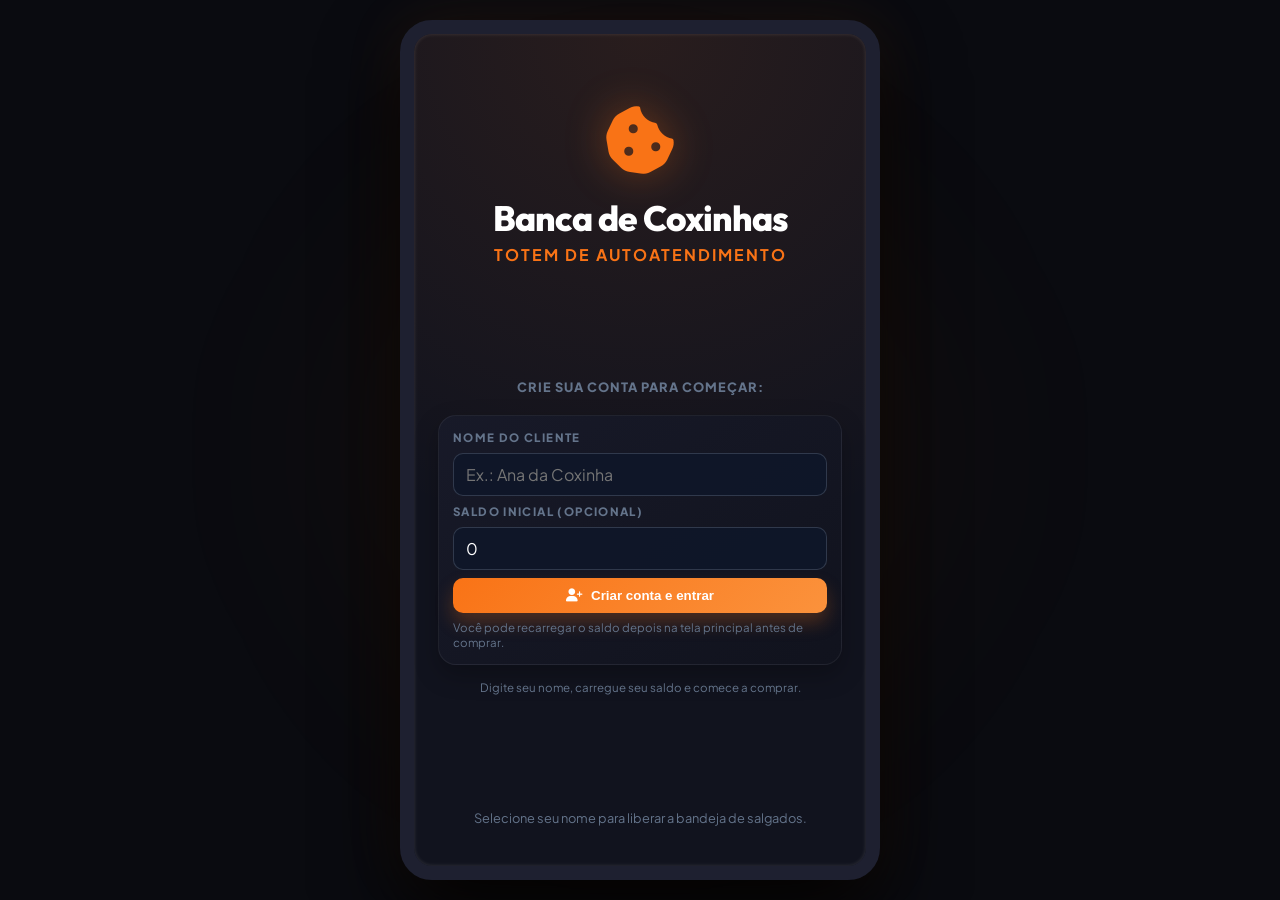
==== src/main/resources/static/index.html @ 480f500a "first commit" ====
<!DOCTYPE html>
<html lang="pt-BR">
<head>
    <meta charset="UTF-8">
    <meta name="viewport" content="width=device-width, initial-scale=1.0, maximum-scale=1.0, user-scalable=no">
    <title>Totem de Autoatendimento - Nota por Coxinha</title>
    <!-- Google Fonts -->
    <link rel="preconnect" href="https://fonts.googleapis.com">
    <link rel="preconnect" href="https://fonts.gstatic.com" crossorigin>
    <link href="https://fonts.googleapis.com/css2?family=Outfit:wght@400;600;700;800&family=Plus+Jakarta+Sans:wght@400;600;700;800&display=swap" rel="stylesheet">
    <!-- FontAwesome for Icons -->
    <link rel="stylesheet" href="https://cdnjs.cloudflare.com/ajax/libs/font-awesome/6.4.0/css/all.min.css">
    <!-- Custom Style Sheet -->
    <link rel="stylesheet" href="style.css">
</head>
<body>
    <!-- Background Ambient glow -->
    <div class="kiosk-ambient-glow"></div>

    <!-- MAIN KIOSK TERMINAL (TOTEM) -->
    <div class="kiosk-terminal">
        
        <!-- SCREEN 1: WELCOME & PROFILE LOGIN -->
        <div id="screen-welcome" class="kiosk-screen active">
            <div class="welcome-header">
                <i class="fa-solid fa-cookie-bite welcome-logo"></i>
                <h1>Banca de Coxinhas</h1>
                <p>Totem de Autoatendimento</p>
            </div>
            
            <div class="welcome-body">
                <p class="section-title">CRIE SUA CONTA PARA COMEÇAR:</p>
                <div class="welcome-card register-card">
                    <label for="cliente-nome">Nome do cliente</label>
                    <input id="cliente-nome" type="text" class="welcome-input" placeholder="Ex.: Ana da Coxinha" autocomplete="off">

                    <label for="cliente-saldo-inicial">Saldo inicial (opcional)</label>
                    <input id="cliente-saldo-inicial" type="number" min="0" step="0.01" class="welcome-input" value="0">

                    <button id="btn-cadastrar-cliente" class="btn-primary" onclick="cadastrarCliente()">
                        <i class="fa-solid fa-user-plus"></i> Criar conta e entrar
                    </button>
                    <p class="helper-text">Você pode recarregar o saldo depois na tela principal antes de comprar.</p>
                </div>

                <p class="helper-text">Digite seu nome, carregue seu saldo e comece a comprar.</p>
            </div>
            
            <div class="welcome-footer">
                <p>Selecione seu nome para liberar a bandeja de salgados.</p>
            </div>
        </div>

        <!-- SCREEN 2: MAIN MENU & CHECKOUT -->
        <div id="screen-menu" class="kiosk-screen">
            <!-- Totem Top Bar -->
            <header class="totem-topbar">
                <div class="totem-user">
                    <i class="fa-solid fa-user-circle avatar-icon"></i>
                    <div class="totem-user-info">
                        <span id="totem-client-name">Carregando...</span>
                        <span class="user-badge">Cliente Identificado</span>
                    </div>
                </div>
                <div class="topbar-actions">
                    <span id="api-status-chip" class="api-status-chip"><i class="fa-solid fa-wifi"></i> API conectando...</span>
                    <span class="mini-badge">Tempo real</span>
                    <button class="btn-logout" onclick="logoutCliente()">
                        <i class="fa-solid fa-right-from-bracket"></i> Sair
                    </button>
                </div>
            </header>

            <!-- Active Balance Widget -->
            <div class="totem-balance-card">
                <div class="balance-details">
                    <span class="balance-title">SEU CRÉDITO DISPONÍVEL</span>
                    <div class="balance-value">
                        <span class="currency">R$</span>
                        <span id="totem-client-balance">0,00</span>
                    </div>
                </div>
                <button class="btn-insert-cash" onclick="abrirRecargaModal()">
                    <i class="fa-solid fa-wallet"></i> Inserir Notas
                </button>
            </div>

            <!-- Scrollable Order Menu -->
            <div class="totem-menu-container">
                <div class="menu-tabs">
                    <button class="menu-tab-btn active" onclick="switchKioskSection('menu')">
                        <i class="fa-solid fa-utensils"></i> Cardápio
                    </button>
                    <button class="menu-tab-btn" onclick="switchKioskSection('history')">
                        <i class="fa-solid fa-receipt"></i> Meus Pedidos
                    </button>
                    <button class="menu-tab-btn" onclick="switchKioskSection('audit')">
                        <i class="fa-solid fa-chart-line"></i> Auditoria
                    </button>
                </div>

                <!-- SECTION A: CARDAPIO (VITRINE) -->
                <div id="kiosk-section-menu" class="kiosk-section active">
                    <div class="strategy-selector-kiosk">
                        <span>Estratégia de Preço:</span>
                        <select id="select-strategy" class="select-premium" onchange="carregarCardapio()">
                            <option value="REGULAR">Preço Normal (Regular)</option>
                            <option value="HAPPY_HOUR">Happy Hour (10% OFF)</option>
                        </select>
                    </div>

                    <div id="coxinhas-list" class="coxinhas-list-kiosk">
                        <!-- Cards das coxinhas dinâmicas -->
                    </div>
                </div>

                <!-- SECTION B: HISTÓRICO DE PEDIDOS ATIVOS (PARA ESTORNO) -->
                <div id="kiosk-section-history" class="kiosk-section">
                    <div class="section-title-wrapper">
                        <h3>Pedidos Efetuados</h3>
                        <p>Toque em "Estornar" para desfazer a operação</p>
                    </div>
                    <div id="historico-pedidos-list" class="kiosk-orders-list">
                        <!-- Pedidos do cliente -->
                    </div>
                    <div id="empty-history" class="empty-state">
                        <i class="fa-solid fa-receipt"></i>
                        <p>Nenhum pedido efetuado por você ainda.</p>
                    </div>
                </div>

                <!-- SECTION C: AUDITORIA GERAL (PARA O PROFESSOR) -->
                <div id="kiosk-section-audit" class="kiosk-section">
                    <div class="audit-subtabs">
                        <button id="subtab-financeiro" class="audit-subtab-btn active" onclick="switchAuditSubtab('financeiro')">
                            Lançamentos Financeiros
                        </button>
                        <button id="subtab-estoque" class="audit-subtab-btn" onclick="switchAuditSubtab('estoque')">
                            Movimentação de Estoque
                        </button>
                    </div>
                    
                    <div id="kiosk-audit-financeiro" class="audit-timeline active">
                        <!-- Timeline financeira -->
                    </div>
                    <div id="kiosk-audit-estoque" class="audit-timeline">
                        <!-- Timeline de estoque -->
                    </div>
                </div>

            </div>
        </div>

    </div>

    <!-- INSERT NOTES MODAL (SELF-SERVICE BILL ACCEPTOR SIMULATOR) -->
    <div id="recarga-modal" class="modal">
        <div class="modal-content glassmorphism">
            <div class="modal-header">
                <h2>Aceitador de Cédulas</h2>
                <span class="close-btn" onclick="fecharRecargaModal()">&times;</span>
            </div>
            <div class="modal-body">
                <p class="modal-instruction">Insira notas físicas no caixa eletrônico para converter em saldo:</p>
                <div class="notes-grid">
                    <button class="note-btn note-2" onclick="inserirNota(2)">R$ 2</button>
                    <button class="note-btn note-5" onclick="inserirNota(5)">R$ 5</button>
                    <button class="note-btn note-10" onclick="inserirNota(10)">R$ 10</button>
                    <button class="note-btn note-20" onclick="inserirNota(20)">R$ 20</button>
                    <button class="note-btn note-50" onclick="inserirNota(50)">R$ 50</button>
                    <button class="note-btn note-100" onclick="inserirNota(100)">R$ 100</button>
                    <button class="note-btn note-200" onclick="inserirNota(200)">R$ 200</button>
                </div>
            </div>
            <div class="modal-footer">
                <p><i class="fa-solid fa-circle-info"></i> O sistema simula a transação e atualiza o saldo na hora.</p>
            </div>
        </div>
    </div>

    <!-- TOAST NOTIFICATIONS -->
    <div id="toast" class="toast"></div>

    <script src="app.js"></script>
</body>
</html>
---- src/main/resources/static/style.css ----
/* ESTILOS GERAIS */
:root {
    --bg-kiosk: #0a0b10;
    --bg-screen: #11131e;
    --bg-card: #181a29;
    --bg-card-hover: #1f2238;
    --border-color: rgba(255, 255, 255, 0.06);
    
    --text-main: #f8fafc;
    --text-sub: #64748b;
    --text-muted: #475569;
    
    --color-orange: #f97316; /* Amber/Coxinha */
    --color-orange-glow: rgba(249, 115, 22, 0.35);
    --color-green: #10b981; /* Dinheiro/Saldo */
    --color-green-glow: rgba(16, 185, 129, 0.3);
    --color-red: #ef4444; /* Estorno/Cancelar */
    --color-red-glow: rgba(239, 68, 68, 0.35);
    --color-blue: #3b82f6; /* Auditoria */
    
    --font-primary: 'Plus Jakarta Sans', -apple-system, sans-serif;
    --font-display: 'Outfit', -apple-system, sans-serif;
    --transition: all 0.25s cubic-bezier(0.4, 0, 0.2, 1);
}

* {
    margin: 0;
    padding: 0;
    box-sizing: border-box;
    user-select: none;
    -webkit-tap-highlight-color: transparent;
}

body {
    background-color: var(--bg-kiosk);
    color: var(--text-main);
    font-family: var(--font-primary);
    min-height: 100vh;
    display: flex;
    justify-content: center;
    align-items: center;
    overflow: hidden;
    position: relative;
}

/* Ambient glow para simular iluminação de totem */
.kiosk-ambient-glow {
    position: absolute;
    width: 800px;
    height: 800px;
    border-radius: 50%;
    background: radial-gradient(circle, rgba(249, 115, 22, 0.08) 0%, transparent 70%);
    top: 50%;
    left: 50%;
    transform: translate(-50%, -50%);
    z-index: -1;
    filter: blur(80px);
}

/* TOTEM DE AUTOATENDIMENTO (MOCKUP FÍSICO) */
.kiosk-terminal {
    width: 480px;
    height: 860px;
    border-radius: 32px;
    border: 14px solid #1e2030; /* Moldura do totem */
    background-color: var(--bg-screen);
    position: relative;
    box-shadow: 0 35px 80px rgba(0, 0, 0, 0.95), 
                0 0 60px rgba(249, 115, 22, 0.1),
                inset 0 0 4px rgba(255, 255, 255, 0.15);
    overflow: hidden;
    display: flex;
    flex-direction: column;
    z-index: 10;
}

/* Telas do Totem */
.kiosk-screen {
    display: none;
    flex-direction: column;
    width: 100%;
    height: 100%;
    overflow: hidden;
}
.kiosk-screen.active {
    display: flex;
}

/* 1. SCREEN DE BOAS VINDAS (WELCOME) */
#welcome-clients-list {
    max-height: 270px;
    overflow-y: auto;
}

.welcome-card {
    background: linear-gradient(145deg, rgba(24, 26, 41, 0.98), rgba(17, 19, 30, 0.98));
    border: 1px solid var(--border-color);
    border-radius: 18px;
    padding: 14px;
    box-shadow: 0 10px 24px rgba(0, 0, 0, 0.25);
    display: flex;
    flex-direction: column;
    gap: 8px;
    text-align: left;
}

.welcome-card label {
    font-size: 0.72rem;
    text-transform: uppercase;
    letter-spacing: 0.12em;
    color: var(--text-sub);
    font-weight: 800;
}

.welcome-input {
    width: 100%;
    border: 1px solid rgba(148, 163, 184, 0.25);
    background: rgba(15, 23, 42, 0.9);
    color: #fff;
    border-radius: 10px;
    padding: 10px 12px;
    font: inherit;
}

.btn-primary {
    display: inline-flex;
    align-items: center;
    justify-content: center;
    gap: 8px;
    border: none;
    border-radius: 10px;
    background: linear-gradient(135deg, #f97316, #fb923c);
    color: #fff;
    padding: 10px 12px;
    font-weight: 800;
    cursor: pointer;
    box-shadow: 0 10px 18px rgba(249, 115, 22, 0.25);
}

.helper-text {
    color: var(--text-sub);
    font-size: 0.72rem;
    line-height: 1.25;
}

.divider-line {
    color: var(--text-sub);
    font-size: 0.72rem;
    text-transform: uppercase;
    letter-spacing: 0.18em;
}

#screen-welcome {
    justify-content: space-between;
    padding: 40px 24px;
    text-align: center;
    background: radial-gradient(circle at top, rgba(249, 115, 22, 0.1) 0%, transparent 60%);
}
.welcome-header {
    margin-top: 30px;
}
.welcome-logo {
    font-size: 4.5rem;
    color: var(--color-orange);
    filter: drop-shadow(0 0 20px var(--color-orange-glow));
    margin-bottom: 20px;
    animation: pulseLogo 3s infinite alternate;
}
.welcome-header h1 {
    font-family: var(--font-display);
    font-size: 2.2rem;
    font-weight: 800;
    color: #fff;
    letter-spacing: -1px;
}
.welcome-header p {
    font-size: 1rem;
    color: var(--color-orange);
    font-weight: 700;
    letter-spacing: 2px;
    text-transform: uppercase;
    margin-top: 4px;
}
.welcome-body {
    flex: 1;
    display: flex;
    flex-direction: column;
    justify-content: center;
    gap: 16px;
    margin: 40px 0;
}
.section-title {
    font-size: 0.8rem;
    font-weight: 800;
    color: var(--text-sub);
    letter-spacing: 1px;
    margin-bottom: 4px;
}
.welcome-clients {
    display: flex;
    flex-direction: column;
    gap: 12px;
}
.btn-client-select {
    background-color: var(--bg-card);
    border: 1px solid var(--border-color);
    padding: 22px;
    border-radius: 16px;
    color: #fff;
    font-family: var(--font-primary);
    font-size: 1.1rem;
    font-weight: 700;
    cursor: pointer;
    display: flex;
    align-items: center;
    justify-content: space-between;
    box-shadow: 0 4px 10px rgba(0, 0, 0, 0.2);
    transition: var(--transition);
}
.btn-client-select i {
    color: var(--color-orange);
    font-size: 1.25rem;
    transition: var(--transition);
}
.btn-client-select:active {
    transform: scale(0.96);
    background-color: var(--bg-card-hover);
    border-color: var(--color-orange);
}
.btn-client-select:active i {
    transform: translateX(4px);
}
.welcome-footer {
    color: var(--text-sub);
    font-size: 0.8rem;
}

/* 2. MENU PRINCIPAL (SCREEN MENU) */
.topbar-actions {
    display: flex;
    align-items: center;
    gap: 10px;
}

.api-status-chip {
    display: inline-flex;
    align-items: center;
    gap: 6px;
    border-radius: 999px;
    border: 1px solid rgba(148, 163, 184, 0.35);
    padding: 6px 10px;
    font-size: 0.68rem;
    font-weight: 700;
    color: #dbeafe;
    background: rgba(15, 23, 42, 0.9);
}
.api-status-chip.offline {
    color: #fecaca;
    border-color: rgba(248, 113, 113, 0.35);
    background: rgba(127, 29, 29, 0.25);
}

.mini-badge {
    display: inline-flex;
    align-items: center;
    gap: 6px;
    border: 1px solid rgba(148, 163, 184, 0.2);
    border-radius: 999px;
    padding: 4px 8px;
    color: #cbd5e1;
    font-size: 0.62rem;
    font-weight: 700;
    text-transform: uppercase;
    letter-spacing: 0.12em;
    background: rgba(15, 23, 42, 0.85);
}
    justify-content: space-between;
    align-items: center;
    background: rgba(0,0,0,0.1);
}
.totem-user {
    display: flex;
    align-items: center;
    gap: 10px;
}
.avatar-icon {
    font-size: 2.2rem;
    color: var(--color-orange);
}
.totem-user-info {
    display: flex;
    flex-direction: column;
}
.totem-user-info span:first-child {
    font-weight: 700;
    font-size: 1rem;
    color: #fff;
}
.user-badge {
    font-size: 0.65rem;
    font-weight: 700;
    color: var(--color-orange);
    text-transform: uppercase;
}
.btn-logout {
    background: transparent;
    border: 1px solid var(--border-color);
    color: var(--text-sub);
    padding: 6px 12px;
    border-radius: 8px;
    cursor: pointer;
    font-size: 0.75rem;
    font-weight: 700;
    display: flex;
    align-items: center;
    gap: 6px;
    transition: var(--transition);
}
.btn-logout:active {
    background: rgba(239, 68, 68, 0.1);
    color: var(--color-red);
    border-color: var(--color-red);
}

/* CARTÃO DE SALDO (DESTACADO) */
.totem-balance-card {
    background: linear-gradient(135deg, #181a29 0%, #1e1b4b 100%);
    margin: 16px;
    border-radius: 16px;
    padding: 16px;
    display: flex;
    justify-content: space-between;
    align-items: center;
    border: 1px solid var(--border-color);
    box-shadow: 0 8px 20px rgba(0,0,0,0.3);
}
.balance-details {
    display: flex;
    flex-direction: column;
}
.balance-title {
    font-size: 0.65rem;
    font-weight: 800;
    color: var(--text-sub);
    letter-spacing: 0.5px;
}
.balance-value {
    font-family: var(--font-display);
    font-size: 1.8rem;
    font-weight: 800;
    color: var(--color-green);
    filter: drop-shadow(0 0 10px var(--color-green-glow));
    margin-top: 2px;
}
.balance-value .currency {
    font-size: 0.95rem;
    margin-right: 2px;
    vertical-align: super;
}
.btn-insert-cash {
    background: var(--color-green);
    color: #fff;
    border: none;
    padding: 12px 16px;
    border-radius: 10px;
    font-weight: 700;
    font-size: 0.8rem;
    cursor: pointer;
    box-shadow: 0 4px 12px var(--color-green-glow);
    display: flex;
    align-items: center;
    gap: 6px;
    transition: var(--transition);
}
.btn-insert-cash:active {
    transform: scale(0.96);
    background: #059669;
}

/* CONTAINER DO MENU COM TABS */
.totem-menu-container {
    flex: 1;
    display: flex;
    flex-direction: column;
    overflow: hidden;
}
.menu-tabs {
    display: grid;
    grid-template-columns: 1fr 1fr 1fr;
    border-bottom: 1px solid var(--border-color);
    background: rgba(0,0,0,0.15);
}
.menu-tab-btn {
    background: transparent;
    border: none;
    color: var(--text-sub);
    padding: 14px;
    cursor: pointer;
    font-weight: 700;
    font-size: 0.85rem;
    display: flex;
    align-items: center;
    justify-content: center;
    gap: 6px;
    transition: var(--transition);
    border-bottom: 3px solid transparent;
}
.menu-tab-btn.active {
    color: var(--color-orange);
    border-bottom-color: var(--color-orange);
    background: rgba(249, 115, 22, 0.03);
}

/* SECTIONS */
.kiosk-section {
    display: none;
    flex-direction: column;
    flex: 1;
    overflow-y: auto;
    padding: 16px;
}
.kiosk-section.active {
    display: flex;
}

/* Vitrine de Preços */
.strategy-selector-kiosk {
    display: flex;
    justify-content: space-between;
    align-items: center;
    background: rgba(255,255,255,0.02);
    padding: 10px 14px;
    border-radius: 10px;
    border: 1px solid var(--border-color);
    margin-bottom: 14px;
    font-size: 0.8rem;
    font-weight: 700;
}
.select-premium {
    background: #181a29;
    border: 1px solid var(--border-color);
    color: #fff;
    padding: 4px 8px;
    border-radius: 6px;
    font-family: var(--font-primary);
    font-weight: 700;
    outline: none;
    cursor: pointer;
}

/* LISTA DE SALGADOS (TOTEM CARDS) */
.coxinhas-list-kiosk {
    display: flex;
    flex-direction: column;
    gap: 12px;
}
.coxinha-totem-card {
    background-color: var(--bg-card);
    border: 1px solid var(--border-color);
    border-radius: 16px;
    padding: 16px;
    display: flex;
    align-items: center;
    justify-content: space-between;
    transition: var(--transition);
}
.coxinha-card-left {
    display: flex;
    align-items: center;
    gap: 12px;
}
.coxinha-img-circle {
    width: 50px;
    height: 50px;
    border-radius: 12px;
    background: rgba(249, 115, 22, 0.1);
    border: 1px solid rgba(249, 115, 22, 0.2);
    display: flex;
    align-items: center;
    justify-content: center;
    position: relative;
}
.coxinha-img-circle i {
    font-size: 1.4rem;
    color: var(--color-orange);
}
.totem-stock-badge {
    position: absolute;
    top: -6px;
    right: -6px;
    font-size: 0.55rem;
    font-weight: 800;
    padding: 2px 5px;
    border-radius: 5px;
    background: #0f172a;
    color: var(--text-sub);
    border: 1px solid var(--border-color);
}
.totem-stock-badge.low {
    background: var(--color-red-glow);
    color: var(--color-red);
    border-color: rgba(239, 68, 68, 0.25);
}
.coxinha-card-details h3 {
    font-size: 0.95rem;
    font-weight: 700;
    color: #fff;
    text-transform: capitalize;
}
.coxinha-card-details .price {
    font-family: var(--font-display);
    font-size: 1.15rem;
    font-weight: 800;
    color: #fff;
    margin-top: 2px;
}
.coxinha-card-right {
    display: flex;
    align-items: center;
    gap: 8px;
}
.quantity-control {
    display: flex;
    align-items: center;
    background: rgba(0,0,0,0.2);
    border-radius: 8px;
    border: 1px solid var(--border-color);
    padding: 3px;
}
.qty-input {
    width: 30px;
    text-align: center;
    background: transparent;
    border: none;
    color: #fff;
    font-weight: 700;
    font-size: 0.85rem;
    outline: none;
}
.btn-qty {
    background: transparent;
    border: none;
    color: var(--text-sub);
    width: 26px;
    height: 26px;
    display: flex;
    align-items: center;
    justify-content: center;
    font-size: 0.8rem;
    cursor: pointer;
    border-radius: 6px;
    transition: var(--transition);
}
.btn-qty:active {
    background: rgba(255,255,255,0.05);
    color: #fff;
}
.btn-buy-totem {
    background: var(--color-orange);
    color: #fff;
    border: none;
    width: 38px;
    height: 38px;
    border-radius: 8px;
    display: flex;
    align-items: center;
    justify-content: center;
    cursor: pointer;
    box-shadow: 0 4px 10px var(--color-orange-glow);
    transition: var(--transition);
}
.btn-buy-totem:active {
    transform: scale(0.92);
    background: #ea580c;
}
.btn-buy-totem:disabled {
    background: rgba(255,255,255,0.04);
    color: var(--text-muted);
    box-shadow: none;
    cursor: not-allowed;
}

/* HISTORICO DE PEDIDOS (AUTO-CAIXA LIST) */
.section-title-wrapper {
    margin-bottom: 12px;
}
.section-title-wrapper h3 {
    font-size: 1rem;
    font-weight: 700;
    color: #fff;
}
.section-title-wrapper p {
    font-size: 0.72rem;
    color: var(--text-sub);
}
.kiosk-orders-list {
    display: flex;
    flex-direction: column;
    gap: 10px;
}
.kiosk-order-card {
    background: var(--bg-card);
    border: 1px solid var(--border-color);
    padding: 12px;
    border-radius: 12px;
    display: flex;
    justify-content: space-between;
    align-items: center;
}
.kiosk-order-info {
    display: flex;
    flex-direction: column;
    gap: 2px;
}
.kiosk-order-title {
    font-weight: 700;
    font-size: 0.85rem;
    color: #fff;
}
.kiosk-order-meta {
    font-size: 0.68rem;
    color: var(--text-sub);
}
.kiosk-order-right {
    display: flex;
    flex-direction: column;
    align-items: flex-end;
    gap: 6px;
}
.kiosk-order-value {
    font-family: var(--font-display);
    font-weight: 800;
    font-size: 0.95rem;
    color: #fff;
}
.btn-estorno-totem {
    background: transparent;
    border: 1px solid rgba(239, 68, 68, 0.3);
    color: var(--color-red);
    padding: 4px 8px;
    font-size: 0.68rem;
    font-weight: 700;
    border-radius: 6px;
    cursor: pointer;
    transition: var(--transition);
}
.btn-estorno-totem:active {
    background: var(--color-red-glow);
}

.empty-state {
    display: flex;
    flex-direction: column;
    align-items: center;
    justify-content: center;
    gap: 10px;
    padding: 60px 0;
    color: var(--text-sub);
    text-align: center;
}
.empty-state i {
    font-size: 2.2rem;
    color: var(--text-muted);
}
.empty-state p {
    font-size: 0.8rem;
    max-width: 240px;
    line-height: 1.4;
}

.welcome-empty-state {
    border: 1px dashed rgba(148, 163, 184, 0.25);
    border-radius: 18px;
    padding: 18px;
    background: rgba(15, 23, 42, 0.35);
    background: rgba(0,0,0,0.2);
    padding: 4px;
    border-radius: 8px;
    border: 1px solid var(--border-color);
    margin-bottom: 12px;
}
.audit-subtab-btn {
    background: transparent;
    border: none;
    color: var(--text-sub);
    padding: 6px;
    font-size: 0.72rem;
    font-weight: 700;
    border-radius: 6px;
    cursor: pointer;
    transition: var(--transition);
}
.audit-subtab-btn.active {
    background: var(--bg-card);
    color: #fff;
}
.audit-timeline {
    display: none;
    flex-direction: column;
    gap: 8px;
}
.audit-timeline.active {
    display: flex;
}
.timeline-item {
    background: rgba(255, 255, 255, 0.01);
    border: 1px solid rgba(255, 255, 255, 0.02);
    padding: 10px 12px;
    border-radius: 8px;
    display: flex;
    justify-content: space-between;
    align-items: center;
    font-size: 0.75rem;
}
.timeline-left {
    display: flex;
    flex-direction: column;
    gap: 1px;
}
.timeline-title {
    font-weight: 700;
    color: #fff;
}
.timeline-time {
    font-size: 0.65rem;
    color: var(--text-sub);
}
.timeline-value {
    font-family: var(--font-display);
    font-weight: 800;
}
.text-success { color: var(--color-green); }
.text-danger { color: var(--color-red); }

/* ACEITADOR DE CÉDULAS MODAL (BOTTOM SHEET EFFECT) */
.modal {
    display: none;
    position: absolute;
    z-index: 100;
    left: 0;
    top: 0;
    width: 100%;
    height: 100%;
    background-color: rgba(0, 0, 0, 0.7);
    backdrop-filter: blur(4px);
    align-items: flex-end; /* Slide up bottom sheet */
}
.modal-content {
    background-color: #10111a;
    border-top: 1px solid var(--border-color);
    border-top-left-radius: 24px;
    border-top-right-radius: 24px;
    width: 100%;
    padding: 20px 20px 30px 20px;
    box-shadow: 0 -8px 30px rgba(0, 0, 0, 0.5);
    animation: slideUp 0.3s cubic-bezier(0.16, 1, 0.3, 1);
}
.modal-header {
    display: flex;
    justify-content: space-between;
    align-items: center;
    margin-bottom: 12px;
}
.modal-header h2 {
    font-family: var(--font-display);
    font-size: 1.15rem;
    color: #fff;
}
.close-btn {
    font-size: 1.3rem;
    color: var(--text-sub);
    cursor: pointer;
}
.modal-instruction {
    font-size: 0.75rem;
    color: var(--text-sub);
    margin-bottom: 16px;
}
.notes-grid {
    display: grid;
    grid-template-columns: repeat(2, 1fr);
    gap: 8px;
}
.note-btn {
    padding: 12px;
    font-family: var(--font-display);
    font-size: 1rem;
    font-weight: 800;
    border-radius: 10px;
    border: none;
    cursor: pointer;
    color: #fff;
    text-shadow: 0 1px 3px rgba(0, 0, 0, 0.4);
    box-shadow: 0 4px 8px rgba(0,0,0,0.2);
    transition: var(--transition);
}
.note-btn:active {
    transform: scale(0.95);
}
.note-2 { background: #334155; }
.note-5 { background: #0284c7; }
.note-10 { background: #dc2626; }
.note-20 { background: #ca8a04; color: #000; text-shadow: none; }
.note-50 { background: #6d28d9; }
.note-100 { background: #047857; }
.note-200 { background: #b45309; }

.modal-footer {
    text-align: center;
    font-size: 0.65rem;
    color: var(--text-sub);
    margin-top: 16px;
    border-top: 1px solid var(--border-color);
    padding-top: 12px;
}

/* NOTIFICATION TOAST */
.toast {
    visibility: hidden;
    background-color: #181a29;
    border: 1px solid var(--border-color);
    color: #fff;
    font-size: 0.8rem;
    font-weight: 700;
    border-radius: 12px;
    padding: 12px 16px;
    position: absolute;
    z-index: 1000;
    bottom: 24px;
    left: 20px;
    right: 20px;
    box-shadow: 0 10px 25px rgba(0, 0, 0, 0.5);
    display: flex;
    align-items: center;
    gap: 8px;
    transform: translateY(15px);
    opacity: 0;
    transition: opacity 0.25s, transform 0.25s;
}
.toast.show {
    visibility: visible;
    opacity: 1;
    transform: translateY(0);
}
.toast.success { border-left: 4px solid var(--color-green); }
.toast.error { border-left: 4px solid var(--color-red); }

/* ANIMATIONS */
@keyframes pulseLogo {
    0% {
        transform: scale(1);
        filter: drop-shadow(0 0 10px var(--color-orange-glow));
    }
    100% {
        transform: scale(1.04);
        filter: drop-shadow(0 0 25px var(--color-orange-glow));
    }
}
@keyframes slideUp {
    from { transform: translateY(100%); }
    to { transform: translateY(0); }
}

/* RESPONSIVIDADE PARA CELULAR (TELA COMPLETA) */
@media (max-width: 480px) {
    body {
        align-items: flex-start;
        background-color: var(--bg-screen);
    }
    .kiosk-terminal {
        width: 100vw;
        height: 100vh;
        border: none;
        border-radius: 0;
        box-shadow: none;
    }
}
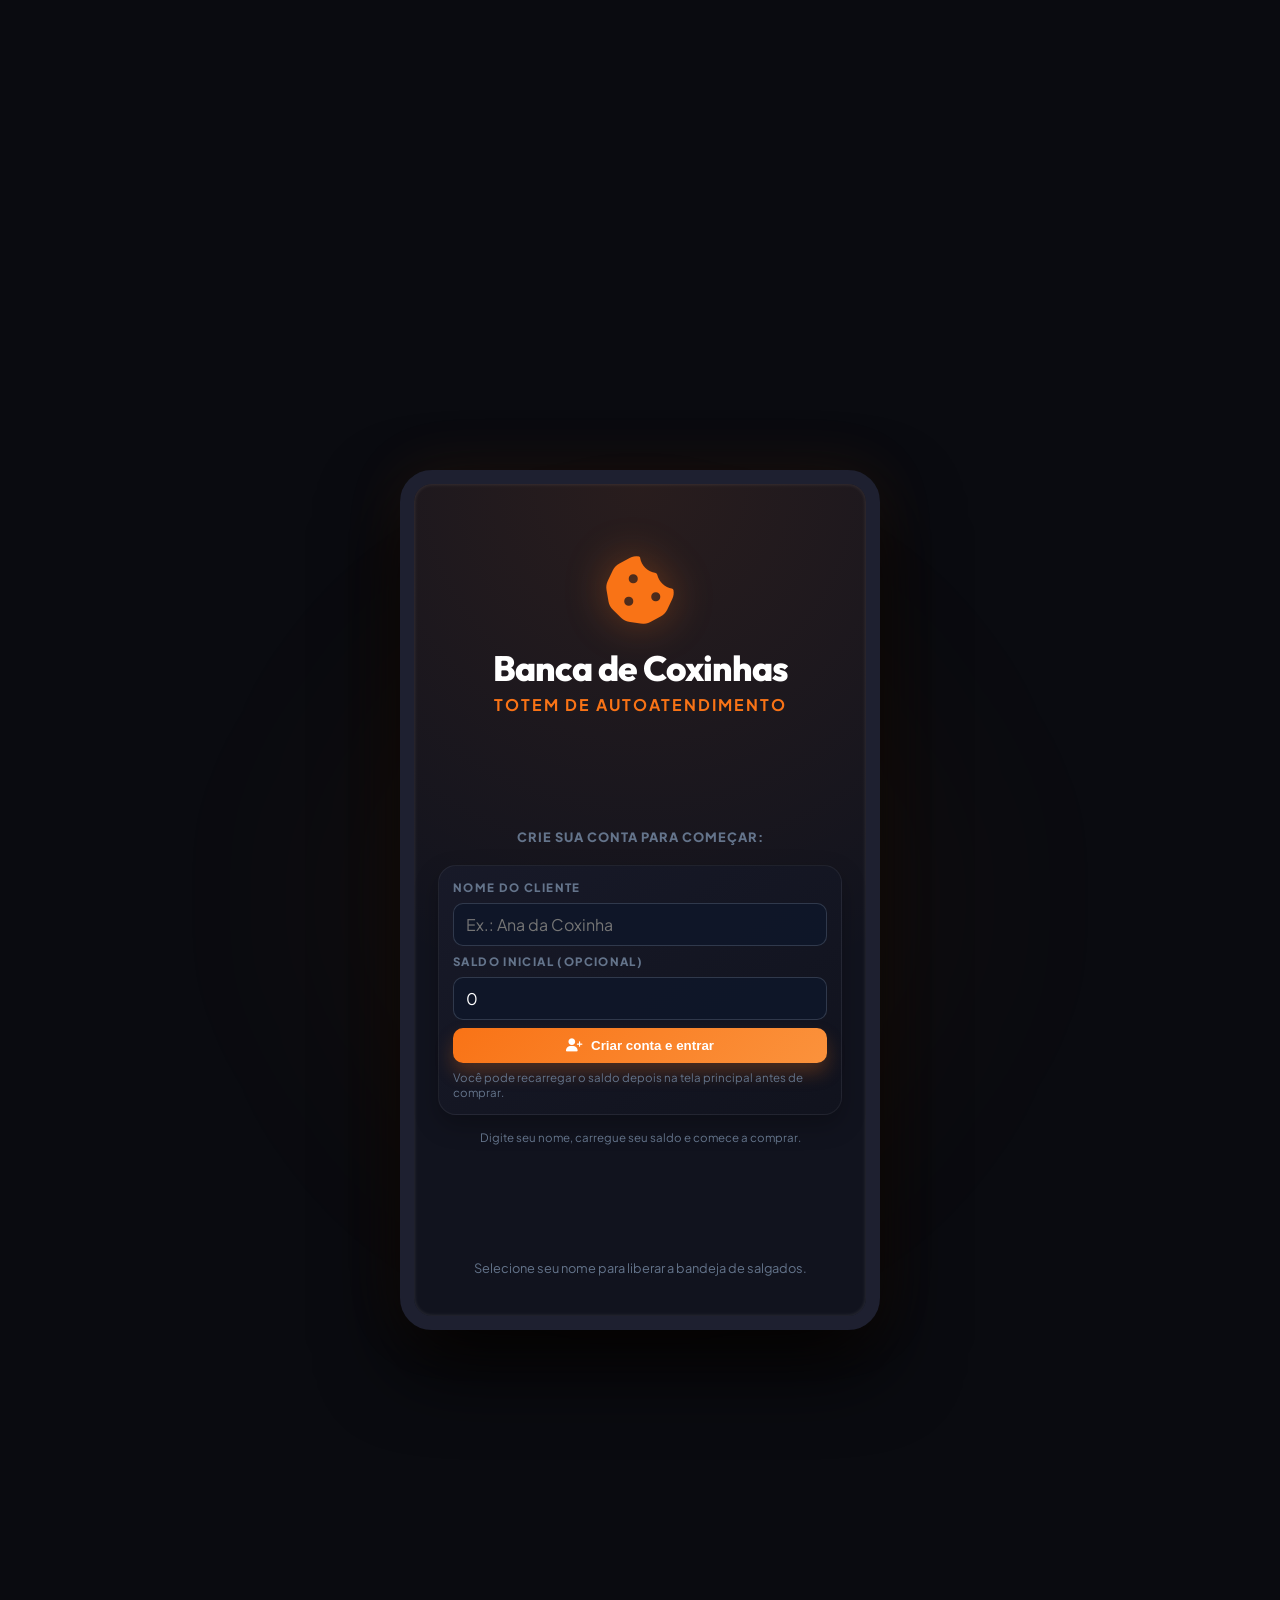
==== commit d86d2e37: "alterações no código e testes finais" ====
--- a/src/main/resources/static/index.html
+++ b/src/main/resources/static/index.html
@@ -1,5 +1,6 @@
 <!DOCTYPE html>
 <html lang="pt-BR">
+
 <head>
     <meta charset="UTF-8">
     <meta name="viewport" content="width=device-width, initial-scale=1.0, maximum-scale=1.0, user-scalable=no">
@@ -13,6 +14,7 @@
     <!-- Custom Style Sheet -->
     <link rel="stylesheet" href="style.css">
 </head>
+
 <body>
     <!-- Background Ambient glow -->
     <div class="kiosk-ambient-glow"></div>
--- a/src/main/resources/static/style.css
+++ b/src/main/resources/static/style.css
@@ -35,7 +35,7 @@
     background-color: var(--bg-kiosk);
     color: var(--text-main);
     font-family: var(--font-primary);
-    min-height: 100vh;
+    min-height: 200vh;
     display: flex;
     justify-content: center;
     align-items: center;
@@ -273,7 +273,6 @@
     text-transform: uppercase;
     letter-spacing: 0.12em;
     background: rgba(15, 23, 42, 0.85);
-}
     justify-content: space-between;
     align-items: center;
     background: rgba(0,0,0,0.1);
@@ -289,7 +288,7 @@
 }
 .totem-user-info {
     display: flex;
-    flex-direction: column;
+    flex-direction: row;
 }
 .totem-user-info span:first-child {
     font-weight: 700;
